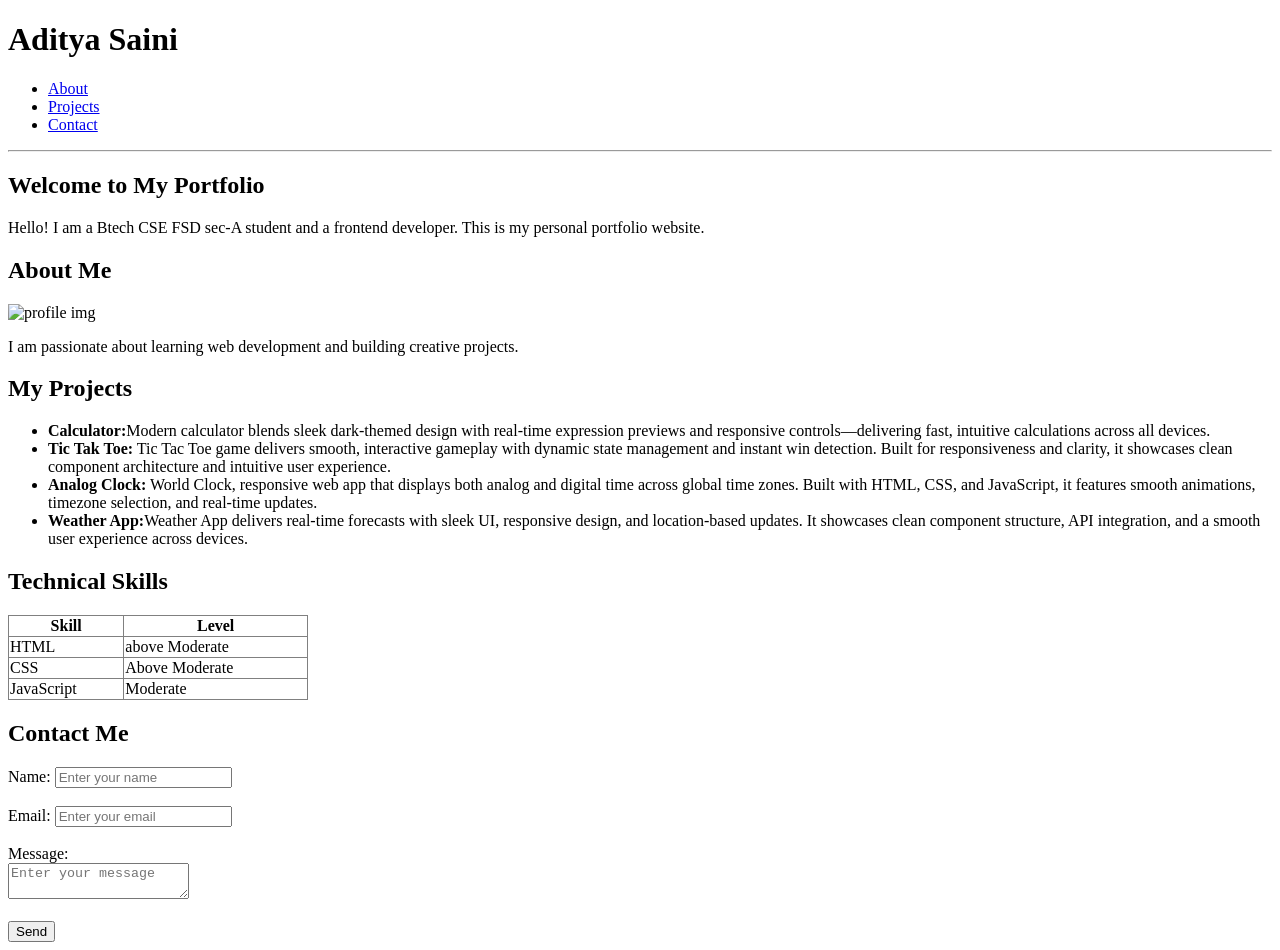
==== Portfolio Assignment/index.html @ 3f0fcd39 "new" ====
<!DOCTYPE html>
<html lang="en">
<head>
    <meta charset="UTF-8">
    <meta name="viewport" content="width=device-width, initial-scale=1.0">
    <title>Portfolio</title>
</head>
<body>

    <header>
        <h1>Aditya Saini</h1>
        <nav>
            <ul>
                <li><a href="#about">About</a></li>
                <li><a href="#projects">Projects</a></li>
                <li><a href="#contact">Contact</a></li>
            </ul>
        </nav>
    </header>

    <hr>

    <main>
        <section>
            <h2>Welcome to My Portfolio</h2>
            <p>Hello! I am a Btech CSE FSD sec-A student and a frontend developer. This is my personal portfolio website.</p>
        </section>

        <section id="about">
            <h2>About Me</h2>
            <img src="https://imgs.search.brave.com/dZdpbogNh8mudIRhimLEsXDq6Z1k_9dZV_i_20CkhzM/rs:fit:860:0:0:0/g:ce/aHR0cHM6Ly93d3cu/cG5nYWxsLmNvbS93/cC1jb250ZW50L3Vw/bG9hZHMvNS9Vc2Vy/LVByb2ZpbGUtUE5H/LnBuZw" alt="profile img" width="150px">
            <p>I am passionate about learning web development and building creative projects.</p>
        </section>

        <section id="projects">
            <h2>My Projects</h2>
            <ul>
                <li><b>Calculator:</b>Modern calculator blends sleek dark-themed design with real-time expression previews and responsive controls—delivering fast, intuitive calculations across all devices.</li>
                <li><b>Tic Tak Toe:</b> Tic Tac Toe game delivers smooth, interactive gameplay with dynamic state management and instant win detection. Built for responsiveness and clarity, it showcases clean component architecture and intuitive user experience.</li>
                <li><b>Analog Clock:</b> World Clock, responsive web app that displays both analog and digital time across global time zones. Built with HTML, CSS, and JavaScript, it features smooth animations, timezone selection, and real-time updates.</li>
                <li><b>Weather App:</b>Weather App delivers real-time forecasts with sleek UI, responsive design, and location-based updates. It showcases clean component structure, API integration, and a smooth user experience across devices.</li>
            </ul>
        </section>

        <section id="skills">
            <h2>Technical Skills</h2>
            <table border="1" style="border-collapse: collapse; width: 300px;">
                <thead>
                    <tr>
                        <th>Skill</th>
                        <th>Level</th>
                    </tr>
                </thead>
                <tbody>
                    <tr>
                        <td>HTML</td>
                        <td>above Moderate</td>
                    </tr>
                    <tr>
                        <td>CSS</td>
                        <td>Above Moderate</td>
                    </tr>
                    <tr>
                        <td>JavaScript</td>
                        <td>Moderate</td>
                    </tr>
                </tbody>
            </table>
        </section>

        <section id="contact">
            <h2>Contact Me</h2>
            <form>
                <div>
                    <label for="name">Name:</label>
                    <input type="text" id="name" name="user_name" placeholder="Enter your name">
                </div>
                <br>
                <div>
                    <label for="email">Email:</label>
                    <input type="email" id="email" name="user_email" placeholder="Enter your email">
                </div>
                <br>
                <div>
                    <label for="message">Message:</label><br>
                    <textarea id="message" name="user_message" placeholder="Enter your message"></textarea>
                </div>
                <br>
                <div>
                    <button type="submit">Send</button>
                </div>
            </form>
        </section>
    </main>

</body>
</html>
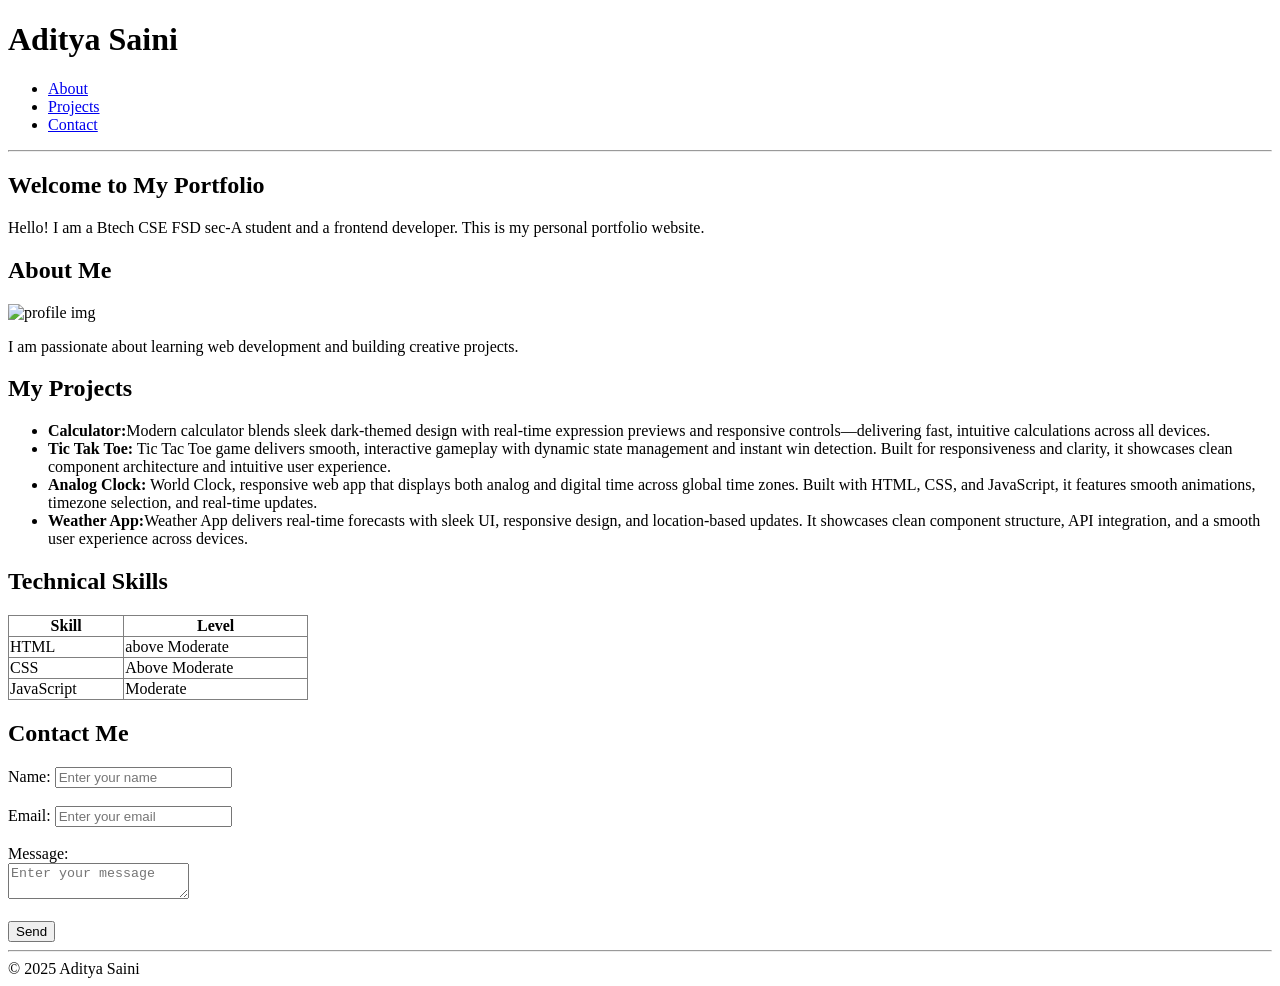
==== commit dcea37eb: "first commit" ====
--- a/Portfolio Assignment/index.html
+++ b/Portfolio Assignment/index.html
@@ -17,9 +17,7 @@
             </ul>
         </nav>
     </header>
-
     <hr>
-
     <main>
         <section>
             <h2>Welcome to My Portfolio</h2>
@@ -92,6 +90,10 @@
             </form>
         </section>
     </main>
+    <hr>
+    <footer>
+    &copy; 2025 Aditya Saini 
+    </footer>
 
 </body>
 </html>
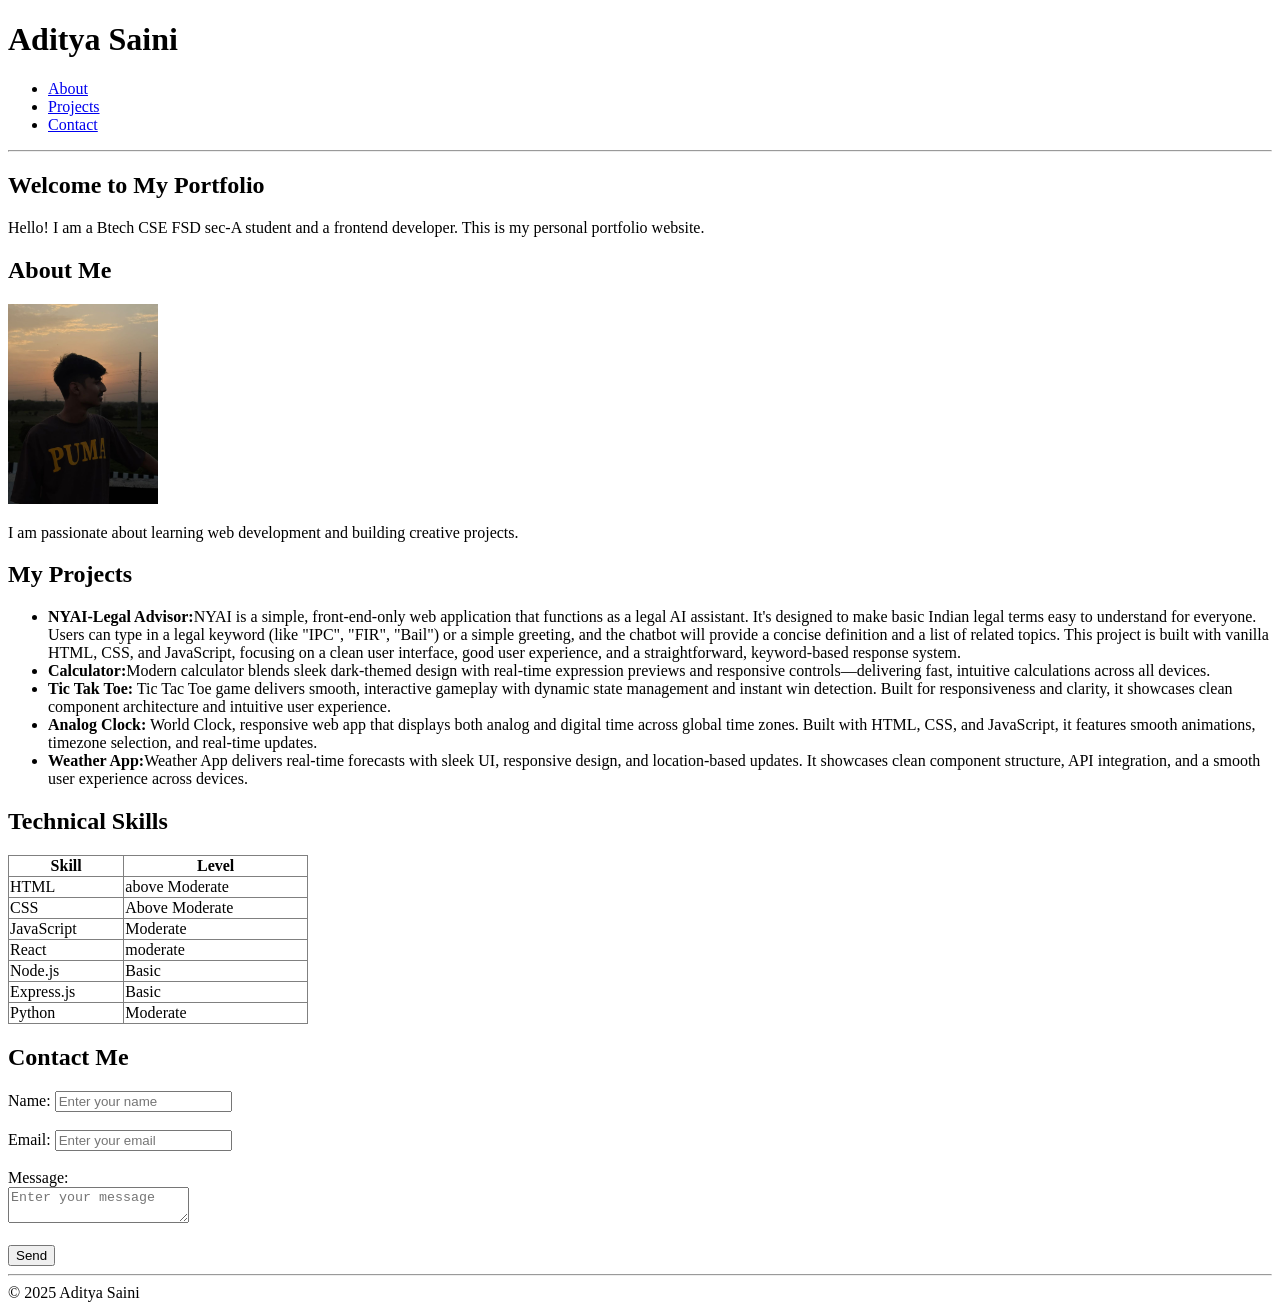
==== commit 2c646c15: "done" ====
--- a/Portfolio Assignment/index.html
+++ b/Portfolio Assignment/index.html
@@ -26,13 +26,15 @@
 
         <section id="about">
             <h2>About Me</h2>
-            <img src="https://imgs.search.brave.com/dZdpbogNh8mudIRhimLEsXDq6Z1k_9dZV_i_20CkhzM/rs:fit:860:0:0:0/g:ce/aHR0cHM6Ly93d3cu/cG5nYWxsLmNvbS93/cC1jb250ZW50L3Vw/bG9hZHMvNS9Vc2Vy/LVByb2ZpbGUtUE5H/LnBuZw" alt="profile img" width="150px">
+            <img src="/Portfolio Assignment/WhatsApp Image 2025-08-08 at 00.17.02_702d24b2.jpg" alt="profile img" width="150px">
             <p>I am passionate about learning web development and building creative projects.</p>
         </section>
 
         <section id="projects">
             <h2>My Projects</h2>
             <ul>
+                <li><b>NYAI-Legal Advisor:</b>NYAI is a simple, front-end-only web application that functions as a legal AI assistant. It's designed to make basic Indian legal terms easy to understand for everyone. Users can type in a legal keyword (like "IPC", "FIR", "Bail") or a simple greeting, and the chatbot will provide a concise definition and a list of related topics.
+                This project is built with vanilla HTML, CSS, and JavaScript, focusing on a clean user interface, good user experience, and a straightforward, keyword-based response system.</li>
                 <li><b>Calculator:</b>Modern calculator blends sleek dark-themed design with real-time expression previews and responsive controls—delivering fast, intuitive calculations across all devices.</li>
                 <li><b>Tic Tak Toe:</b> Tic Tac Toe game delivers smooth, interactive gameplay with dynamic state management and instant win detection. Built for responsiveness and clarity, it showcases clean component architecture and intuitive user experience.</li>
                 <li><b>Analog Clock:</b> World Clock, responsive web app that displays both analog and digital time across global time zones. Built with HTML, CSS, and JavaScript, it features smooth animations, timezone selection, and real-time updates.</li>
@@ -62,6 +64,21 @@
                         <td>JavaScript</td>
                         <td>Moderate</td>
                     </tr>
+                    <tr>
+                        <td>React</td>
+                        <td>moderate</td>
+                    </tr>
+                    <tr>
+                        <td>Node.js</td>
+                        <td>Basic</td>
+                    </tr>
+                    <tr>
+                        <td>Express.js</td>
+                        <td>Basic</td>
+                    </tr>
+                    <tr>
+                        <td>Python</td>
+                        <td>Moderate</td>
                 </tbody>
             </table>
         </section>
@@ -71,17 +88,17 @@
             <form>
                 <div>
                     <label for="name">Name:</label>
-                    <input type="text" id="name" name="user_name" placeholder="Enter your name">
+                    <input type="text" placeholder="Enter your name">
                 </div>
                 <br>
                 <div>
                     <label for="email">Email:</label>
-                    <input type="email" id="email" name="user_email" placeholder="Enter your email">
+                    <input type="email" placeholder="Enter your email">
                 </div>
                 <br>
                 <div>
                     <label for="message">Message:</label><br>
-                    <textarea id="message" name="user_message" placeholder="Enter your message"></textarea>
+                    <textarea placeholder="Enter your message"></textarea>
                 </div>
                 <br>
                 <div>
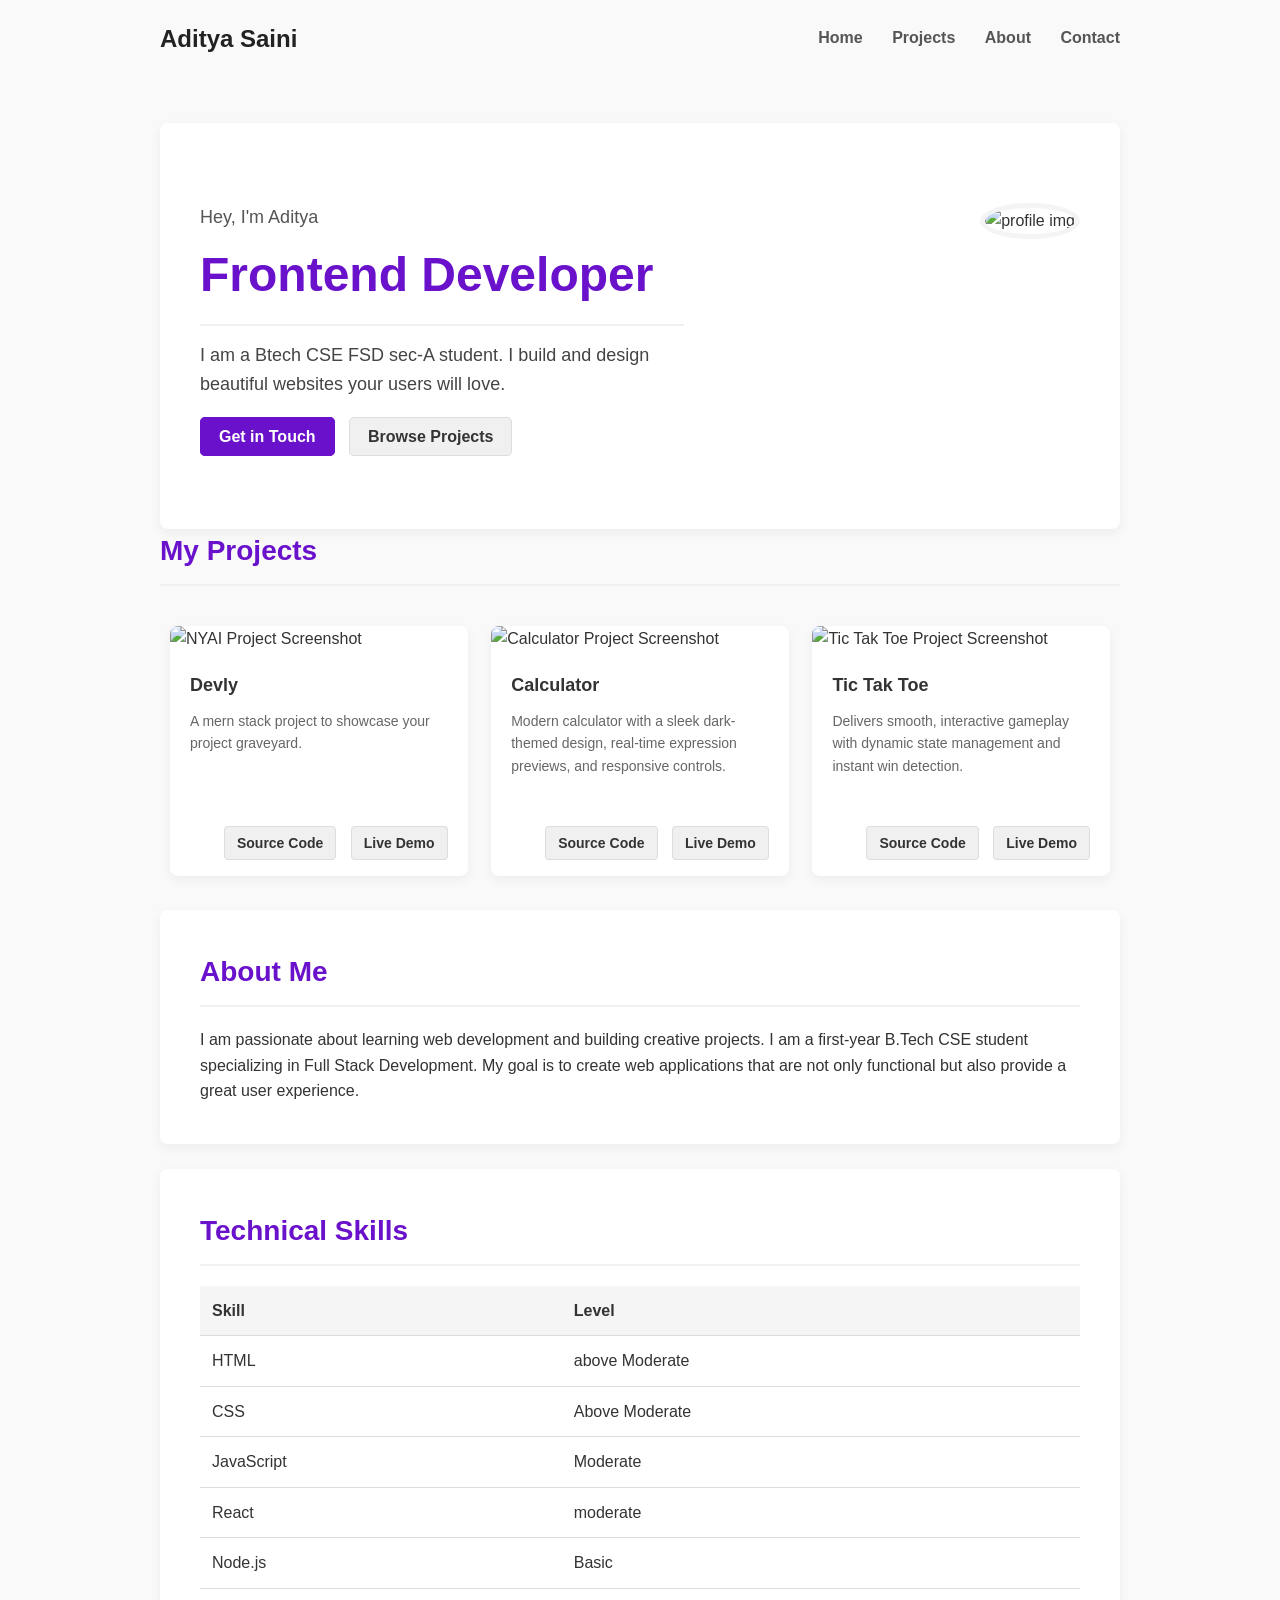
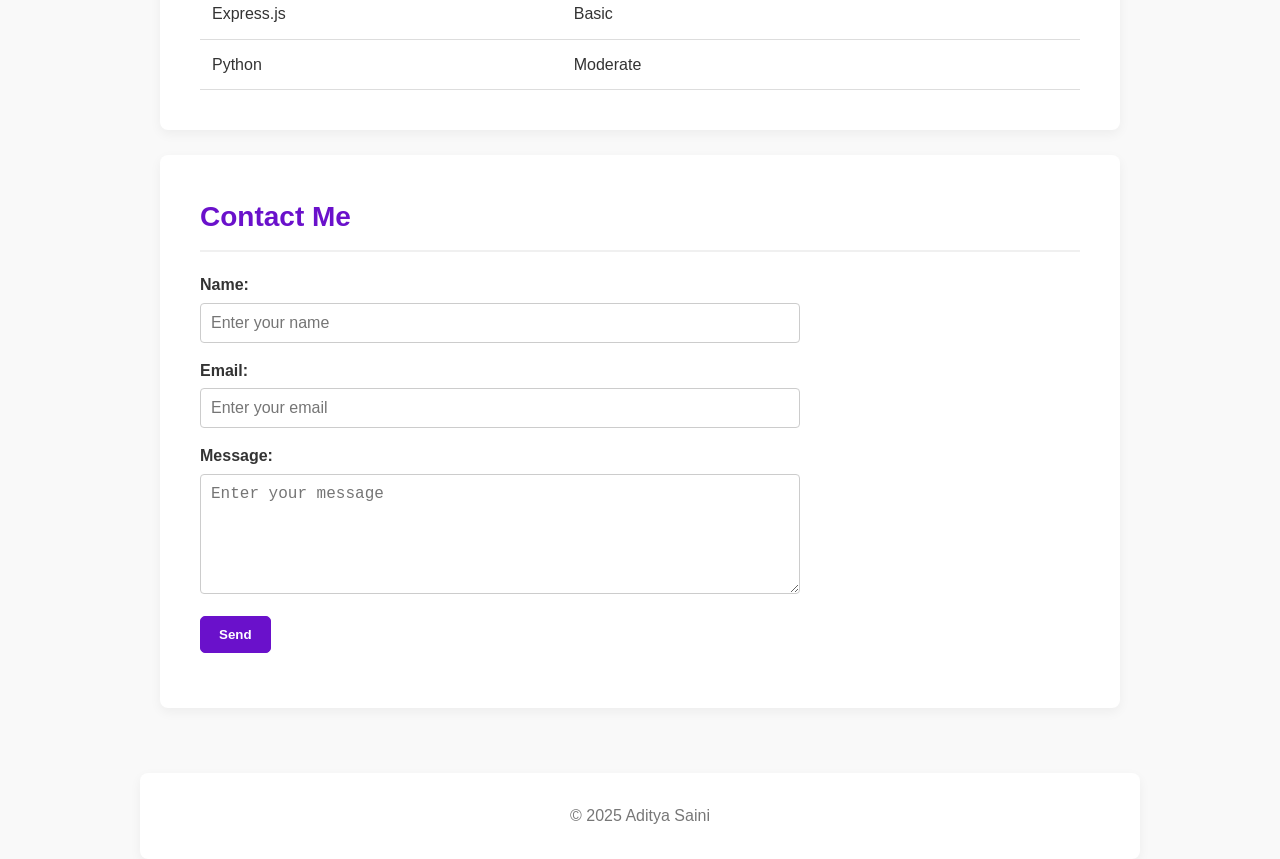
==== commit 2b05befe: "completed" ====
--- a/Portfolio Assignment/index.html
+++ b/Portfolio Assignment/index.html
@@ -4,47 +4,89 @@
     <meta charset="UTF-8">
     <meta name="viewport" content="width=device-width, initial-scale=1.0">
     <title>Portfolio</title>
+    <link rel="stylesheet" href="style.css">
 </head>
 <body>
 
-    <header>
-        <h1>Aditya Saini</h1>
+    <header class="header">
+        <h1 class="logo">Aditya Saini</h1>
         <nav>
-            <ul>
+            <ul class="nav-btn">
+                <li><a href="#hero-section">Home</a></li>
+                <li><a href="#projects">Projects</a></li>
                 <li><a href="#about">About</a></li>
-                <li><a href="#projects">Projects</a></li>
                 <li><a href="#contact">Contact</a></li>
             </ul>
         </nav>
     </header>
-    <hr>
+    
     <main>
-        <section>
-            <h2>Welcome to My Portfolio</h2>
-            <p>Hello! I am a Btech CSE FSD sec-A student and a frontend developer. This is my personal portfolio website.</p>
+        <section class="hero" id="hero-section">
+            <div class="hero-text">
+                <p class="hero-sub-intro">Hey, I'm Aditya</p>
+                <h2 class="hero-heading">Frontend Developer</h2>
+                <p class="hero-description">I am a Btech CSE FSD sec-A student. I build and design beautiful websites your users will love.</p>
+                <div class="hero-buttons">
+                    <a href="#contact" class="btn btn-primary">Get in Touch</a>
+                    <a href="#projects" class="btn btn-secondary">Browse Projects</a>
+                </div>
+            </div>
+            
+            <div class="hero-image">
+                <img src="/WhatsApp Image 2025-08-19 at 11.11.16_c16d4f22.jpg" alt="profile img">
+            </div>
+        </section>
+
+        <section id="projects">
+            <h2>My Projects</h2>
+            <div class="project-container">
+                
+                <div class="project-card">
+                    <img src="/image.png" alt="NYAI Project Screenshot">
+                    <div class="card-content">
+                        <h3>Devly</h3>
+                        <p>A mern stack project to showcase your project graveyard.</p>
+                        <div class="card-links">
+                            <a href="https://github.com/Aditya-Developer-2007/socialmedia" class="btn-card">Source Code</a>
+                            <a href="https://devlybytechbuilders.netlify.app/" class="btn-card">Live Demo</a>
+                        </div>
+                    </div>
+                </div>
+
+                <div class="project-card">
+                    <img src="/image copy.png" alt="Calculator Project Screenshot">
+                    <div class="card-content">
+                        <h3>Calculator</h3>
+                        <p>Modern calculator with a sleek dark-themed design, real-time expression previews, and responsive controls.</p>
+                        <div class="card-links">
+                            <a href="https://github.com/Aditya-Developer-2007/Calculator-app" class="btn-card">Source Code</a>
+                            <a href="https://aditya-developer-2007.github.io/Calculator-app/" class="btn-card">Live Demo</a>
+                        </div>
+                    </div>
+                </div>
+
+                <div class="project-card">
+                    <img src="/Screenshot 2025-08-11 172245.png" alt="Tic Tak Toe Project Screenshot">
+                    <div class="card-content">
+                        <h3>Tic Tak Toe</h3>
+                        <p>Delivers smooth, interactive gameplay with dynamic state management and instant win detection.</p>
+                        <div class="card-links">
+                            <a href="https://github.com/Aditya-Developer-2007/Tik-Tak_Toe" class="btn-card">Source Code</a>
+                            <a href="zippy-zabaione-41edba.netlify.app" class="btn-card">Live Demo</a>
+                        </div>
+                    </div>
+                </div>
+            </div>
         </section>
 
         <section id="about">
             <h2>About Me</h2>
-            <img src="/Portfolio Assignment/WhatsApp Image 2025-08-08 at 00.17.02_702d24b2.jpg" alt="profile img" width="150px">
-            <p>I am passionate about learning web development and building creative projects.</p>
-        </section>
-
-        <section id="projects">
-            <h2>My Projects</h2>
-            <ul>
-                <li><b>NYAI-Legal Advisor:</b>NYAI is a simple, front-end-only web application that functions as a legal AI assistant. It's designed to make basic Indian legal terms easy to understand for everyone. Users can type in a legal keyword (like "IPC", "FIR", "Bail") or a simple greeting, and the chatbot will provide a concise definition and a list of related topics.
-                This project is built with vanilla HTML, CSS, and JavaScript, focusing on a clean user interface, good user experience, and a straightforward, keyword-based response system.</li>
-                <li><b>Calculator:</b>Modern calculator blends sleek dark-themed design with real-time expression previews and responsive controls—delivering fast, intuitive calculations across all devices.</li>
-                <li><b>Tic Tak Toe:</b> Tic Tac Toe game delivers smooth, interactive gameplay with dynamic state management and instant win detection. Built for responsiveness and clarity, it showcases clean component architecture and intuitive user experience.</li>
-                <li><b>Analog Clock:</b> World Clock, responsive web app that displays both analog and digital time across global time zones. Built with HTML, CSS, and JavaScript, it features smooth animations, timezone selection, and real-time updates.</li>
-                <li><b>Weather App:</b>Weather App delivers real-time forecasts with sleek UI, responsive design, and location-based updates. It showcases clean component structure, API integration, and a smooth user experience across devices.</li>
-            </ul>
+            <p>I am passionate about learning web development and building creative projects. I am a first-year B.Tech CSE student specializing in Full Stack Development. My goal is to create web applications that are not only functional but also provide a great user experience.</p>
         </section>
 
         <section id="skills">
             <h2>Technical Skills</h2>
-            <table border="1" style="border-collapse: collapse; width: 300px;">
+            <table class="skills-table">
                 <thead>
                     <tr>
                         <th>Skill</th>
@@ -90,24 +132,21 @@
                     <label for="name">Name:</label>
                     <input type="text" placeholder="Enter your name">
                 </div>
-                <br>
                 <div>
                     <label for="email">Email:</label>
                     <input type="email" placeholder="Enter your email">
                 </div>
-                <br>
                 <div>
-                    <label for="message">Message:</label><br>
+                    <label for="message">Message:</label>
                     <textarea placeholder="Enter your message"></textarea>
                 </div>
-                <br>
                 <div>
-                    <button type="submit">Send</button>
+                    <button type="submit" class="btn btn-primary">Send</button>
                 </div>
             </form>
         </section>
     </main>
-    <hr>
+    
     <footer>
     &copy; 2025 Aditya Saini 
     </footer>
--- a/Portfolio Assignment/style.css
+++ b/Portfolio Assignment/style.css
@@ -0,0 +1,288 @@
+/* ===== GENERAL RESET & BASIC STYLING ===== */
+* {
+    margin: 0;
+    padding: 0;
+    box-sizing: border-box;
+}
+
+html {
+    scroll-behavior: smooth;
+}
+
+body {
+    font-family: Arial, Helvetica, sans-serif;
+    line-height: 1.6;
+    background-color: #f9f9f9;
+    color: #333;
+    font-size: 16px;
+}
+
+main, footer {
+    max-width: 1000px;
+    margin: 0 auto;
+    padding: 20px;
+}
+
+/* Clearfix: `float` ko contain karne ke liye */
+.header:after,
+.hero:after {
+    content: "";
+    display: table;
+    clear: both;
+}
+
+/* ===== HEADER ===== */
+.header {
+    max-width: 1000px;
+    margin: 0 auto;
+    padding: 20px;
+    margin-bottom: 25px;
+}
+
+.logo {
+    float: left;
+    font-size: 24px;
+    font-weight: bold;
+    color: #222;
+}
+
+nav {
+    float: right;
+    margin-top: 5px;
+}
+
+.nav-btn {
+    list-style: none;
+}
+
+.nav-btn li {
+    display: inline-block;
+    margin-left: 25px;
+}
+
+.nav-btn a {
+    color: #555;
+    text-decoration: none;
+    font-weight: bold;
+}
+
+.nav-btn a:hover, .nav-btn a:focus {
+    color: #6a11cb;
+}
+
+
+/* ===== HERO SECTION (Float Layout) ===== */
+.hero {
+    max-width: 1000px;
+    margin: 0 auto;
+    padding: 80px 40px;
+    background-color: #ffffff;
+    border-radius: 8px;
+    box-shadow: 0 4px 12px rgba(0,0,0,0.05);
+}
+
+.hero-text {
+    float: left;
+    width: 55%;
+}
+
+.hero-image {
+    float: right;
+    width: 40%;
+    text-align: right;
+}
+
+.hero-image img {
+    width: 250px;
+    height: 250px;
+    border-radius: 50%;
+    object-fit: cover;
+    border: 5px solid #f4f4f4;
+}
+
+.hero-sub-intro {
+    font-size: 18px;
+    color: #555;
+}
+
+.hero-heading {
+    font-size: 48px;
+    font-weight: bold;
+    color: #6a11cb;
+    margin: 5px 0 15px 0;
+}
+
+.hero-description {
+    font-size: 18px;
+    color: #444;
+    margin-bottom: 25px;
+}
+
+/* Buttons */
+.btn {
+    text-decoration: none;
+    padding: 10px 18px;
+    border-radius: 5px;
+    font-weight: bold;
+    margin-right: 10px;
+}
+
+.btn-primary {
+    background-color: #6a11cb;
+    color: white;
+    border: 1px solid #6a11cb;
+}
+
+.btn-secondary {
+    background-color: #f0f0f0;
+    color: #333;
+    border: 1px solid #ddd;
+}
+
+/* ===== OTHER SECTIONS (General) ===== */
+section {
+    padding: 40px;
+    margin-bottom: 25px;
+    background-color: #ffffff;
+    border-radius: 8px;
+    box-shadow: 0 4px 12px rgba(0,0,0,0.05);
+}
+
+section h2 {
+    font-size: 28px;
+    margin-bottom: 20px;
+    padding-bottom: 10px;
+    border-bottom: 2px solid #f0f0f0;
+    color: #6a11cb;
+}
+
+/* ===== PROJECTS SECTION (Card Layout) ===== */
+#projects {
+    background-color: transparent; /* Container ka background hataya */
+    box-shadow: none; /* Container ka shadow hataya */
+    padding: 0;
+}
+
+#projects h2 {
+    padding: 0 0 10px 0;
+    margin-bottom: 30px;
+}
+
+.project-container {
+    text-align: center; /* Cards ko center karne ke liye */
+}
+
+.project-card {
+    display: inline-block;
+    width: 31%; /* Ise 48% se 31% kar diya */
+    margin: 1%;
+    vertical-align: top;
+    text-align: left;
+    
+    background-color: #ffffff;
+    border-radius: 8px;
+    box-shadow: 0 4px 12px rgba(0,0,0,0.05);
+    overflow: hidden;
+}
+
+.project-card img {
+    width: 100%;
+    height: 200px; /* Sab images ko ek height di */
+    object-fit: cover; /* Image ko stretch hone se roka */
+}
+
+.card-content {
+    padding: 20px;
+}
+
+.card-content h3 {
+    font-size: 18px;
+    color: #333;
+    margin-bottom: 10px;
+}
+
+.card-content p {
+    font-size: 14px;
+    color: #666;
+    margin-bottom: 20px;
+    min-height: 100px; /* Ise 60px se 100px kar diya */
+}
+
+.card-links {
+    text-align: right;
+}
+
+.btn-card {
+    text-decoration: none;
+    padding: 8px 12px;
+    border-radius: 4px;
+    font-size: 14px;
+    font-weight: bold;
+    margin-left: 10px;
+    background-color: #f0f0f0;
+    color: #333;
+    border: 1px solid #ddd;
+}
+
+.btn-card:hover {
+    background-color: #e0e0e0;
+}
+
+
+/* ===== SKILLS TABLE ===== */
+.skills-table {
+    width: 100%;
+    border-collapse: collapse;
+    margin-top: 15px;
+}
+
+.skills-table th, .skills-table td {
+    padding: 12px;
+    text-align: left;
+    border-bottom: 1px solid #ddd;
+}
+
+.skills-table thead {
+    background-color: #f5f5f5;
+}
+
+/* ===== CONTACT FORM ===== */
+#contact form {
+    max-width: 600px;
+}
+
+#contact div {
+    margin-bottom: 15px;
+}
+
+#contact label {
+    display: block;
+    margin-bottom: 5px;
+    font-weight: bold;
+}
+
+#contact input[type="text"],
+#contact input[type="email"],
+#contact textarea {
+    width: 100%;
+    padding: 10px;
+    border: 1px solid #ccc;
+    border-radius: 4px;
+    font-size: 16px;
+}
+
+#contact textarea {
+    min-height: 120px;
+    resize: vertical;
+}
+
+/* ===== FOOTER ===== */
+footer {
+    text-align: center;
+    padding: 30px 20px;
+    margin-top: 20px;
+    color: #777;
+    background-color: #ffffff;
+    border-radius: 8px;
+    box-shadow: 0 4px 12px rgba(0,0,0,0.05);
+}
